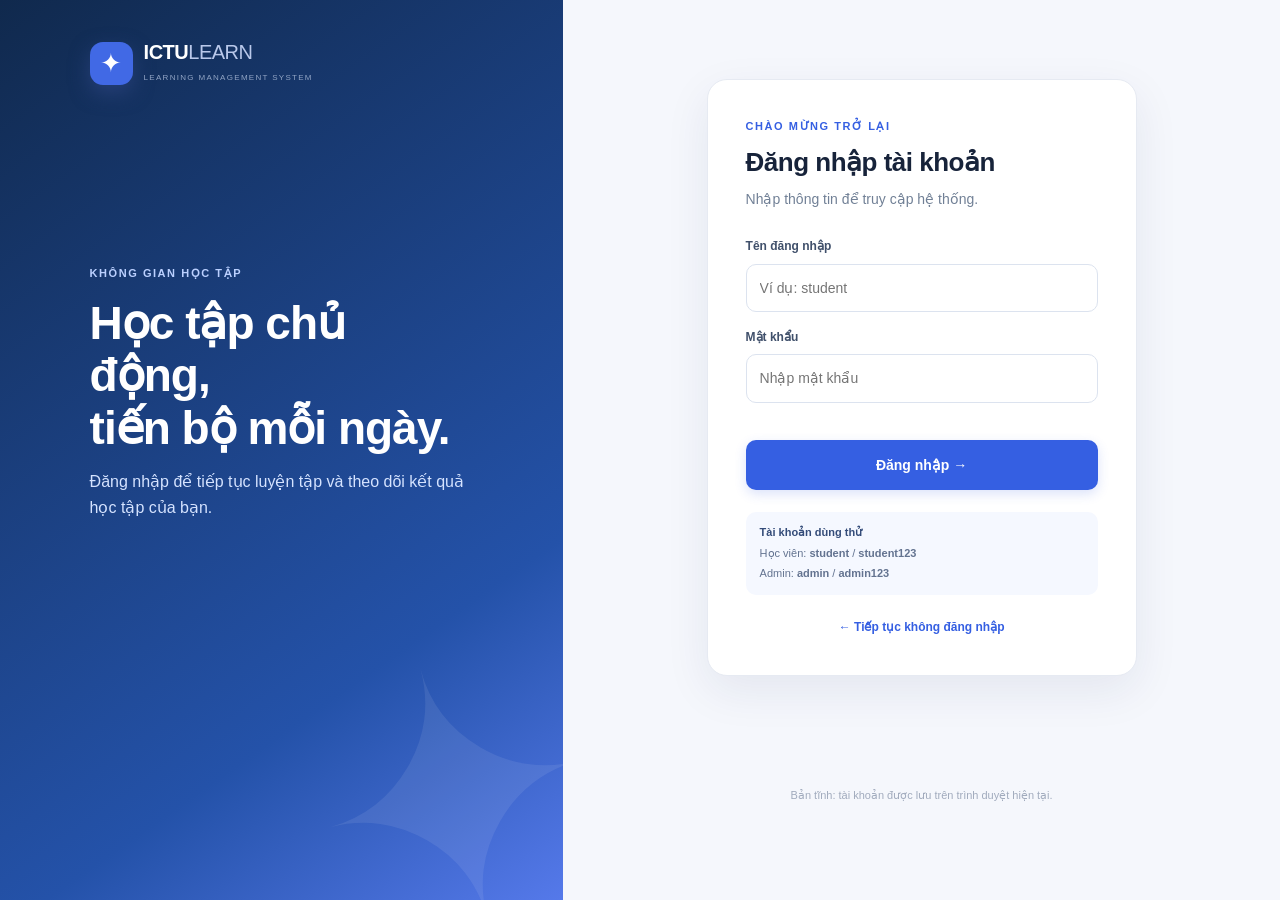
==== admin.html @ e5a54111 "Add ICTU Learn static LMS with auth and admin dashboard" ====
<!doctype html>
<html lang="vi">
<head>
  <meta charset="utf-8">
  <meta name="viewport" content="width=device-width,initial-scale=1">
  <meta name="theme-color" content="#102445">
  <title>Quản trị • ICTU Learn</title>
  <link rel="stylesheet" href="style.css">
  <link rel="stylesheet" href="auth.css">
</head>
<body>
  <div class="app-shell">
    <aside class="sidebar"><a class="brand" href="admin.html" style="text-decoration:none"><span class="brand-icon">✦</span><span><strong>ICTU<span class="brand-light">LEARN</span></strong><small>ADMINISTRATION</small></span></a><div class="sidebar-label">QUẢN TRỊ HỆ THỐNG</div><nav class="side-nav"><a class="side-link active" href="admin.html"><span class="side-ico">▦</span> Dashboard <span class="side-arrow">›</span></a><a class="side-link" href="index.html"><span class="side-ico">◈</span> Trang học viên <span class="side-arrow">›</span></a></nav><div class="side-footer"><div class="online-mark"></div><div><strong>Chế độ tĩnh</strong><small>Dữ liệu lưu trên trình duyệt</small></div></div></aside>
    <div class="main-wrap"><header class="topbar"><div class="topbar-left"><button class="mobile-menu" data-action="toggle-menu">☰</button><span class="breadcrumb">Quản trị <span>/</span> Dashboard</span></div><div class="top-actions"><span class="profile-avatar">AD</span><div class="profile-name"><strong id="admin-name">Quản trị viên</strong><small>Quản trị hệ thống</small></div><button class="btn btn-light btn-xs" id="logout">Đăng xuất</button></div></header><main class="page-container"><section class="page-heading"><div><div class="eyebrow">QUẢN TRỊ HỆ THỐNG</div><h1>Dashboard admin</h1><p class="subtle">Quản lý tài khoản học viên trong phiên bản tĩnh của ICTU Learn.</p></div></section><section class="stats-grid"><div class="stat-card"><div class="stat-icon blue-icon">👥</div><div class="stat-info"><small>Tổng tài khoản</small><strong id="total-users">0</strong></div></div><div class="stat-card"><div class="stat-icon mint-icon">✓</div><div class="stat-info"><small>Đang hoạt động</small><strong id="active-users">0</strong></div></div><div class="stat-card"><div class="stat-icon purple-icon">🎓</div><div class="stat-info"><small>Học viên</small><strong id="student-users">0</strong></div></div><div class="stat-card"><div class="stat-icon amber-icon">◷</div><div class="stat-info"><small>Quản trị viên</small><strong id="admin-users">0</strong></div></div></section><section class="content-card" style="padding:24px;margin-bottom:20px"><div class="section-heading"><div><div class="eyebrow">TÀI KHOẢN MỚI</div><h2>Tạo tài khoản</h2></div></div><form id="user-form" class="admin-form"><div><label class="form-label" for="name">Họ và tên</label><input class="form-input" id="name" required></div><div><label class="form-label" for="username">Tên đăng nhập</label><input class="form-input" id="username" required></div><div><label class="form-label" for="password">Mật khẩu</label><input class="form-input" id="password" type="password" minlength="6" required></div><div><label class="form-label" for="role">Vai trò</label><select class="form-input" id="role"><option value="student">Học viên</option><option value="admin">Quản trị viên</option></select></div><div class="full-field admin-actions"><button class="btn btn-primary" type="submit">+ Tạo tài khoản</button><span class="form-error" id="user-error"></span></div></form></section><section class="content-card" style="padding:24px"><div class="section-heading"><div><div class="eyebrow">DANH SÁCH TÀI KHOẢN</div><h2>Người dùng</h2></div></div><div class="admin-table-wrap"><table class="admin-table"><thead><tr><th>Họ tên</th><th>Tên đăng nhập</th><th>Vai trò</th><th>Trạng thái</th><th>Ngày tạo</th><th></th></tr></thead><tbody id="user-list"></tbody></table></div></section><p class="notice">⚠ Đây là dashboard tĩnh: mật khẩu và danh sách người dùng nằm trong <code>localStorage</code>, chỉ phù hợp demo/offline. Không dùng cho dữ liệu thật khi chưa có backend.</p></main><footer class="page-footer"><span>ICTU LEARN · Khu vực quản trị</span><span>Phiên bản static GitHub Pages</span></footer></div></div><div id="toast" class="toast" role="status"></div>
  <script src="auth.js"></script><script src="admin.js"></script>
</body>
</html>
---- style.css ----
:root{--navy:#0f2443;--navy-light:#23395a;--bg:#f5f7fc;--surface:#fff;--ink:#17233a;--muted:#718096;--line:#e6eaf2;--blue:#355fe2;--blue-dark:#234fc9;--blue-soft:#eef3ff;--green:#18845e;--green-soft:#e7f9f0;--red:#cf4d52;--red-soft:#fff0f0;--orange:#e89f36;--radius:19px;--shadow:0 8px 32px rgba(15,35,80,.055)}
*{box-sizing:border-box}html{scroll-behavior:smooth}body{margin:0;font-family:"Segoe UI",Inter,Arial,sans-serif;color:var(--ink);background:var(--bg);font-size:14px;line-height:1.6}button,input{font:inherit}button{cursor:pointer}button:disabled{cursor:not-allowed;opacity:.48}button:focus-visible,input:focus-visible{outline:3px solid #9fb7ff;outline-offset:2px}h1,h2,h3,p{margin-top:0}h1{font-size:29px;letter-spacing:-1px;line-height:1.25;margin-bottom:10px}h2{font-size:21px;letter-spacing:-.5px}h3{font-size:17px}small{font-size:12px}strong{font-weight:700}
.app-shell{display:flex;min-height:100vh}.sidebar{width:256px;flex-shrink:0;background:var(--navy);color:#edf3ff;position:sticky;top:0;align-self:flex-start;height:100vh;display:flex;flex-direction:column;padding:28px 16px 22px;z-index:10}.brand{display:flex;align-items:center;gap:11px;background:transparent;border:0;color:white;text-align:left;padding:3px 13px 12px}.brand-icon{width:43px;height:43px;background:#4169e5;border-radius:13px;display:grid;place-items:center;color:#fff;font-size:26px;box-shadow:0 8px 20px #263f77}.brand strong{font-size:20px;line-height:1;letter-spacing:-.5px}.brand-light{font-weight:300;color:#b9c8ea}.brand small{font-size:8px;letter-spacing:1.3px;color:#91a4c4;display:block;margin-top:6px}.sidebar-label{font-size:10px;font-weight:700;letter-spacing:1.55px;color:#8296b6;margin:21px 12px 9px}.side-nav{display:flex;flex-direction:column;gap:4px}.side-link{width:100%;background:transparent;color:#b6c3d9;border:0;padding:11px 13px;display:flex;align-items:center;gap:12px;text-align:left;border-radius:10px;font-size:13px;transition:.15s}.side-link:hover{color:#fff;background:#203755}.side-link.active{background:#365ee1;color:#fff;box-shadow:0 5px 16px #132854}.side-ico{font-size:17px;width:19px;text-align:center}.side-arrow{margin-left:auto;font-size:20px;opacity:.55}.lesson-pill{margin-left:auto;font-size:11px;color:#99abd0}.side-link.active .lesson-pill{color:white}.sidebar .side-footer{margin-top:auto;display:flex;gap:10px;padding:15px 10px;background:#1b3150;border:1px solid #2b4160;border-radius:13px}.online-mark{width:10px;height:10px;flex-shrink:0;background:#45d9a1;border-radius:50%;margin-top:5px;box-shadow:0 0 0 4px rgba(69,217,161,.12)}.side-footer strong{display:block;font-size:12px}.side-footer small{color:#a3b6cf;font-size:11px;display:block;line-height:1.5}.main-wrap{flex:1;min-width:0;display:flex;flex-direction:column}.topbar{height:78px;background:#fff;border-bottom:1px solid var(--line);padding:0 clamp(20px,3vw,42px);display:flex;align-items:center;justify-content:space-between;gap:16px;position:sticky;top:0;z-index:8}.topbar-left,.top-actions{display:flex;align-items:center;gap:17px}.breadcrumb{font-size:13px;color:#748096}.breadcrumb span{padding:0 8px;color:#bec7d5}.clock{font-size:12px;color:#8490a5}.profile-avatar{background:#e9eefe;color:#395bd2;height:38px;width:38px;display:grid;place-items:center;border-radius:12px;font-weight:800}.profile-name{line-height:1.45}.profile-name strong,.profile-name small{display:block}.profile-name small{color:var(--muted)}.mobile-menu{border:0;background:transparent;color:var(--ink);font-size:24px;display:none}.page-container{width:100%;max-width:1420px;margin:0 auto;padding:34px clamp(18px,3vw,45px) 48px;flex:1}.page-footer{display:flex;justify-content:space-between;gap:10px;color:#a2adc0;font-size:11px;border-top:1px solid var(--line);padding:18px clamp(18px,3vw,45px)}
.eyebrow{font-size:11px;color:var(--blue);font-weight:800;letter-spacing:1.55px;text-transform:uppercase;margin-bottom:7px}.subtle{color:var(--muted)}.page-heading{display:flex;justify-content:space-between;align-items:flex-end;gap:16px;margin-bottom:24px}.page-heading p{margin-bottom:0}.hero{background:linear-gradient(110deg,#173c85 0%,#2858b8 52%,#5275e9 100%);color:#fff;border-radius:22px;position:relative;overflow:hidden;padding:33px 37px;display:flex;min-height:220px;box-shadow:0 12px 28px rgba(36,77,165,.16)}.hero:before,.hero:after{content:"";position:absolute;border:1px solid rgba(255,255,255,.1);border-radius:50%;height:300px;width:300px;right:-80px;top:-160px}.hero:after{height:210px;width:210px;top:85px;right:165px;background:rgba(255,255,255,.025)}.hero-text{position:relative;z-index:2;max-width:680px}.hero .hero-kicker{color:#b9d1ff;font-weight:700;letter-spacing:1px;font-size:11px}.hero h1{font-size:30px;margin:10px 0;color:#fff}.hero p{max-width:550px;color:#d7e3ff;font-size:14px;margin:0 0 20px}.hero .hero-watermark{position:absolute;right:58px;bottom:-28px;opacity:.12;font-size:155px;line-height:1;transform:rotate(-10deg)}.hero-meta{display:flex;gap:12px;flex-wrap:wrap}.hero-meta span{padding:7px 13px;border:1px solid rgba(255,255,255,.22);border-radius:8px;background:rgba(255,255,255,.08);font-size:12px;font-weight:600}
.stats-grid{display:grid;grid-template-columns:repeat(4,minmax(0,1fr));gap:16px;margin:22px 0 31px}.stat-card{background:#fff;border:1px solid var(--line);border-radius:16px;display:flex;align-items:center;gap:15px;padding:19px 21px;box-shadow:var(--shadow)}.stat-icon{width:44px;height:44px;border-radius:12px;display:grid;place-items:center;font-size:20px;flex-shrink:0}.blue-icon{background:#edf1ff}.mint-icon{background:#e9f9f2}.amber-icon{background:#fff6e8}.purple-icon{background:#f5edff}.stat-info small{display:block;color:#7b879d;font-size:12px}.stat-info strong{font-size:25px;line-height:1.25;display:block;letter-spacing:-.7px}.section-heading{display:flex;justify-content:space-between;gap:15px;align-items:center;margin:0 0 16px}.section-heading h2{margin:0}.lesson-grid{display:grid;grid-template-columns:repeat(3,minmax(0,1fr));gap:18px}.lesson-card{background:#fff;border:1px solid var(--line);border-radius:17px;padding:23px;box-shadow:var(--shadow);transition:transform .16s,box-shadow .16s;display:flex;flex-direction:column;min-height:233px}.lesson-card:hover{transform:translateY(-3px);box-shadow:0 16px 38px rgba(27,58,128,.1)}.lesson-card-top{display:flex;justify-content:space-between;align-items:center;margin-bottom:17px}.lesson-card .chapter{font-size:11px;letter-spacing:1px;font-weight:800;color:var(--blue);background:var(--blue-soft);padding:6px 10px;border-radius:7px}.lesson-card .complete-pill{font-size:12px;color:#8e9aab}.lesson-card h3{line-height:1.43;margin-bottom:9px;min-height:48px}.lesson-card .description{font-size:12px;color:#8793a8;margin-bottom:17px}.progress-label{display:flex;justify-content:space-between;gap:10px;font-size:12px;color:#8792a5;margin-bottom:7px}.progress-label strong{color:#354460}.progress-track{height:7px;border-radius:50px;background:#e8eef8;overflow:hidden}.progress-fill{background:linear-gradient(90deg,#375fed,#6b8eff);height:100%;border-radius:50px;transition:width .25s}.lesson-bottom{display:flex;align-items:center;justify-content:space-between;gap:10px;margin-top:auto;padding-top:21px}.lesson-bottom .count{font-size:12px;color:var(--muted)}
.btn{border-radius:10px;border:1px solid transparent;display:inline-flex;align-items:center;justify-content:center;gap:8px;padding:10px 17px;font-size:13px;font-weight:700;white-space:nowrap;transition:.15s}.btn:hover:not(:disabled){transform:translateY(-1px)}.btn-primary{background:var(--blue);color:white;box-shadow:0 4px 12px rgba(53,95,226,.18)}.btn-primary:hover:not(:disabled){background:var(--blue-dark)}.btn-light{background:#fff;border-color:#dfe5f1;color:#35425b}.btn-light:hover{background:#f6f8fc}.btn-ghost{background:var(--blue-soft);color:var(--blue)}.btn-danger{background:#fff1f1;color:#bd4850;border-color:#f7d3d5}.btn-xs{font-size:12px;padding:7px 11px;border-radius:8px}.btn-lg{padding:13px 24px;font-size:14px}.text-button{border:0;background:transparent;color:var(--blue);font-weight:700;font-size:12px}.text-button:hover{text-decoration:underline}
.content-card{background:#fff;border:1px solid var(--line);border-radius:17px;box-shadow:var(--shadow)}.quiz-head{display:flex;justify-content:space-between;align-items:center;gap:16px;margin-bottom:18px;flex-wrap:wrap}.quiz-head h1{font-size:23px;margin:6px 0 0}.quiz-topline{display:flex;align-items:center;gap:12px;flex-wrap:wrap}.quiz-topline .tag{border-radius:7px;padding:5px 10px;background:var(--blue-soft);color:var(--blue);font-weight:800;font-size:11px}.quiz-topline .quiet{font-size:12px;color:var(--muted)}.mode-switch{display:inline-flex;background:#edf1f8;border-radius:12px;padding:4px;gap:3px}.mode-switch button{border:0;border-radius:8px;padding:9px 14px;font-size:12px;font-weight:700;background:transparent;color:#77849e}.mode-switch button.selected{background:white;color:var(--blue);box-shadow:0 2px 6px #193b7920}.quiz-progress{margin-bottom:23px}.quiz-layout{display:grid;grid-template-columns:minmax(0,1fr) 284px;gap:21px;align-items:start}.question-panel{padding:28px 30px 23px;min-height:475px}.q-head{display:flex;align-items:center;justify-content:space-between;gap:12px;flex-wrap:wrap;border-bottom:1px solid #edf0f6;padding-bottom:17px;margin-bottom:25px}.q-number{display:flex;align-items:center;gap:10px}.q-index{width:42px;height:42px;display:grid;place-items:center;border-radius:12px;background:var(--blue-soft);color:var(--blue);font-size:19px;font-weight:800}.q-number span{font-size:11px;color:var(--muted);display:block}.q-number strong{display:block;font-size:14px}.type-badge{border-radius:8px;padding:7px 11px;font-size:11px;font-weight:800;background:#f2f5fa;color:#70809c}.q-prompt{font-size:17px;line-height:1.75;font-weight:700;margin-bottom:20px;white-space:normal}.instruction{background:#f7f9fd;border:1px solid #e8edf7;border-radius:10px;padding:12px 14px;color:#71819a;font-size:12px;margin-bottom:19px}.option-list{display:grid;gap:11px}.option{border:1.5px solid #e5eaf3;background:white;border-radius:12px;padding:14px 16px;display:flex;gap:12px;align-items:flex-start;text-align:left;color:#3b475e;width:100%;transition:.15s;font-size:14px;line-height:1.6}.option:hover:not(:disabled){border-color:#adc3ff;background:#fbfcff}.option.selected{border-color:var(--blue);background:#f4f7ff;color:#1c3982}.option.good{border-color:#78cbaa;background:#f1fcf6}.option.bad{border-color:#ef9fa5;background:#fff4f4}.option-marker{flex:0 0 28px;width:28px;height:28px;display:grid;place-items:center;border:1px solid #dbe2f1;color:#8390a6;border-radius:8px;font-weight:800;line-height:1;margin-top:1px}.option.selected .option-marker{background:var(--blue);border-color:var(--blue);color:#fff}.option.good .option-marker{color:#16805b;border-color:#99d3b8;background:#e3f8ed}.option.bad .option-marker{color:#c44449;background:#ffe2e4;border-color:#ffd1d3}.option-text{flex:1}.explain{padding:15px 18px;margin-top:20px;border-radius:11px;font-size:13px}.explain.success{background:var(--green-soft);color:#166748;border:1px solid #c7ecd9}.explain.failure{background:var(--red-soft);color:#9f4147;border:1px solid #f5cdd0}.explain.neutral{background:#f0f4ff;color:#405b9b;border:1px solid #dce6ff}.explain strong{display:block;margin-bottom:2px}.question-actions{display:flex;justify-content:space-between;gap:14px;align-items:center;flex-wrap:wrap;border-top:1px solid #edf0f5;margin-top:25px;padding-top:22px}.action-cluster{display:flex;gap:9px;flex-wrap:wrap}.quiz-side{padding:20px;position:sticky;top:98px}.side-section-title{font-weight:800;font-size:13px;margin-bottom:5px}.side-section-sub{font-size:11px;color:var(--muted)}.palette{display:grid;grid-template-columns:repeat(5,minmax(0,1fr));gap:8px;margin:16px 0 20px}.palette button{height:39px;min-width:0;border-radius:8px;border:1px solid #e6ebf5;background:#f7f9fd;color:#7a879d;font-size:12px;font-weight:700}.palette button:hover{border-color:#9db4fa}.palette button.answered{background:#eaf0ff;color:#365dd3;border-color:#d5e1ff}.palette button.checked{background:#e6f8ee;color:#18845e;border-color:#c5ebd8}.palette button.missed{background:#ffeeee;color:#ba5057;border-color:#f8cccc}.palette button.current{border:2px solid var(--blue);color:var(--blue);box-shadow:0 0 0 2px #dae4ff}.side-key{display:flex;gap:10px;flex-wrap:wrap;font-size:11px;color:#8590a3}.side-key span{display:flex;gap:5px;align-items:center}.key-dot{width:8px;height:8px;border-radius:50%;background:#b4c0d3}.key-dot.answer{background:#4b7dee}.key-dot.done{background:#39b987}.key-dot.cur{background:white;border:2px solid var(--blue)}.side-note{background:#f6f8fc;border-radius:11px;padding:12px 13px;color:#687a96;font-size:11px;line-height:1.65;margin:21px 0}.full{width:100%}.side-stat{display:flex;align-items:center;justify-content:space-between;font-size:12px;padding:8px 0;color:#71809a}.side-stat strong{color:#304360}
.tf-list{display:grid;gap:14px}.tf-row{border:1px solid #e8edf5;padding:17px 18px;border-radius:12px;background:#fff}.tf-row-header{display:flex;align-items:flex-start;gap:10px;margin-bottom:13px}.tf-num{display:grid;place-items:center;width:24px;height:24px;border-radius:7px;background:#eef3ff;color:#4565cf;font-size:11px;font-weight:800;flex-shrink:0}.tf-text{font-size:13px;line-height:1.7}.tf-controls{display:flex;gap:9px;margin-left:34px}.tf-choice{border:1px solid #e1e7f0;background:#fff;border-radius:9px;padding:8px 18px;font-weight:750;font-size:12px;color:#8491a3;min-width:84px}.tf-choice.selected{border-color:var(--blue);background:#edf2ff;color:var(--blue)}.tf-choice.good{border-color:#8bd7b3;background:#e5faf0;color:#16805d}.tf-choice.bad{border-color:#f0a5a9;background:#fff0f0;color:#c0454c}
.match-list{display:grid;gap:12px}.match-row{border:1px solid #e5eaf2;padding:14px;border-radius:11px;display:flex;align-items:center;gap:11px;flex-wrap:wrap}.match-statement{flex:1;min-width:190px;line-height:1.7;font-size:13px}.match-zone{border:1.5px dashed #a9bce9;border-radius:8px;min-height:41px;background:#f6f8fe;display:inline-flex;align-items:center;justify-content:center;padding:8px 12px;color:#778ab5;font-size:12px;min-width:155px;max-width:100%;text-align:center;gap:9px}.match-zone.has-value{border:1px solid #a9c2f8;background:#ecf2ff;color:#2553c9;font-weight:750}.match-zone.drag-over,.category-zone.drag-over{background:#dbe8ff;border-color:#4269da}.match-zone.good,.category-zone .category-item.good{border-color:#7dcaa6;background:#e8f9ef;color:#1c815b}.match-zone.bad,.category-zone .category-item.bad{border-color:#eba0a1;background:#ffeded;color:#b94a51}.bank{border-radius:13px;background:#f7f9fd;padding:17px;border:1px solid #e9eef6;margin-bottom:19px}.bank strong{font-size:12px;color:#637493;display:block;margin-bottom:10px}.bank-items{display:flex;flex-wrap:wrap;gap:9px}.bank-chip,.category-item{border-radius:8px;border:1px solid #cbdafa;background:#fff;color:#385dba;padding:8px 12px;font-size:12px;font-weight:700;text-align:left;transition:.15s}.bank-chip:hover:not(:disabled),.category-item:hover:not(:disabled){background:#edf2ff}.bank-chip.chosen,.category-item.chosen{background:#315ddc;color:#fff;border-color:#315ddc}.bank-chip.used{opacity:.45}.mini-remove{border:0;background:#dce6ff;color:#4164c5;font-weight:900;border-radius:5px;padding:1px 6px}.category-zone{border:1.5px dashed #cbd6ec;background:#fbfcff;padding:14px;border-radius:12px;min-height:100px;transition:.15s}.category-layout{display:grid;gap:13px}.category-header{font-size:12px;font-weight:800;color:#3b517c;margin-bottom:9px}.category-items{display:flex;flex-wrap:wrap;gap:7px}.category-item{font-weight:600;font-size:12px}.category-item.selected{border-color:var(--blue);color:var(--blue)}.blank{border-bottom:2px dotted #879ff2;letter-spacing:1px;color:#6f83bd}
.result-hero{padding:36px;text-align:center}.result-medal{font-size:58px;line-height:1.4}.result-hero h1{font-size:28px}.result-percent{font-size:58px;font-weight:850;letter-spacing:-3px;color:var(--blue);line-height:1.4}.result-stats{display:grid;grid-template-columns:repeat(3,1fr);gap:12px;margin:20px auto 24px;max-width:570px}.result-item{background:#f6f8fc;border:1px solid #e9edf5;border-radius:11px;padding:16px}.result-item strong{display:block;font-size:24px}.result-item small{color:#8290a6}.result-list{padding:24px}.result-row{display:flex;align-items:center;gap:15px;padding:12px;border-bottom:1px solid #edf0f6}.result-row:last-child{border:0}.result-indicator{width:34px;height:34px;border-radius:8px;display:grid;place-items:center;flex-shrink:0;font-weight:800}.result-indicator.ok{color:#19865f;background:#e8f9ef}.result-indicator.no{color:#c95158;background:#ffeeef}.result-info{min-width:0;flex:1}.result-info strong{display:block;font-size:12px}.result-info small{display:block;white-space:nowrap;text-overflow:ellipsis;overflow:hidden;color:#8190a5}.result-actions{display:flex;justify-content:center;gap:10px;flex-wrap:wrap}.notice{border-radius:12px;background:#eff4ff;border:1px solid #d9e4ff;color:#516795;padding:13px 16px;font-size:12px;margin:22px 0}.toast{display:none;position:fixed;right:28px;bottom:24px;padding:13px 19px;background:#182b4d;color:#fff;border-radius:10px;box-shadow:0 12px 38px #12243c33;z-index:22;max-width:min(420px,calc(100vw - 40px));font-size:13px}.toast.show{display:block;animation:toastin .2s ease-out}@keyframes toastin{from{opacity:0;transform:translateY(8px)}to{opacity:1;transform:translateY(0)}}
@media(max-width:1180px){.lesson-grid{grid-template-columns:repeat(2,minmax(0,1fr))}.stats-grid{grid-template-columns:repeat(2,minmax(0,1fr))}.quiz-layout{grid-template-columns:minmax(0,1fr) 240px}}@media(max-width:900px){.sidebar{position:fixed;transform:translateX(-100%);transition:transform .2s;box-shadow:10px 0 40px #101e3644}.sidebar.open{transform:translateX(0)}.mobile-menu{display:block}.page-container{padding-top:22px}.topbar{height:68px}}@media(max-width:680px){.hero{padding:28px 23px;min-height:200px}.hero h1{font-size:25px}.hero .hero-watermark{display:none}.stats-grid{gap:10px}.stat-card{padding:14px;gap:10px}.stat-icon{width:34px;height:34px;font-size:16px}.stat-info strong{font-size:22px}.lesson-grid{grid-template-columns:1fr;gap:12px}.lesson-card{min-height:215px}.quiz-layout{display:block}.quiz-side{position:static;margin-top:16px}.question-panel{padding:19px 15px}.quiz-head h1{font-size:20px}.q-prompt{font-size:15px}.option{padding:12px}.page-footer{flex-direction:column;text-align:center}.clock,.profile-name{display:none}.result-hero{padding:22px 16px}.result-percent{font-size:46px}.result-stats{gap:6px}.result-item{padding:10px 6px}.result-item strong{font-size:19px}.page-heading{display:block}.section-heading h2{font-size:18px}.question-actions .btn{flex:1}.match-row{align-items:stretch}.match-zone{flex:1}.topbar{padding:0 17px}.quiz-head .btn{display:none}}@media(prefers-reduced-motion:reduce){*,*:before,*:after{transition:none!important;scroll-behavior:auto!important}}
---- auth.css ----
.auth-page{min-height:100vh;background:#f5f7fc}.auth-shell{min-height:100vh;display:grid;grid-template-columns:minmax(360px,44%) 1fr}.auth-brand{position:relative;overflow:hidden;padding:42px clamp(28px,7vw,95px);background:linear-gradient(145deg,#10294d,#2452a9 72%,#5579ea);color:#fff}.auth-brand-link{padding:0;color:#fff;text-decoration:none}.auth-intro{position:relative;z-index:1;margin-top:clamp(100px,20vh,220px);max-width:440px}.auth-intro .eyebrow{color:#bbd0ff}.auth-intro h1{font-size:clamp(30px,4vw,46px);line-height:1.15;margin:14px 0;color:#fff}.auth-intro p{color:#d5e3ff;font-size:16px}.auth-decoration{position:absolute;right:-35px;bottom:-70px;font-size:340px;line-height:1;color:#fff;opacity:.08;transform:rotate(-15deg)}.auth-panel{display:grid;place-items:center;padding:32px 20px}.auth-card{width:min(100%,430px);background:#fff;border:1px solid var(--line);border-radius:20px;padding:38px;box-shadow:0 15px 45px rgba(20,42,90,.08)}.auth-card h2{margin:2px 0 4px;font-size:26px}.auth-card form{margin-top:27px}.form-label{display:block;font-size:12px;font-weight:700;color:#40506b;margin:16px 0 7px}.form-input{width:100%;border:1px solid #dce3ef;border-radius:10px;padding:12px 13px;background:#fff;color:var(--ink)}.form-input:focus{border-color:var(--blue)}.form-error{min-height:21px;color:#bd4850;font-size:12px;margin:8px 0}.demo-box{display:grid;gap:3px;margin-top:22px;padding:12px 14px;border-radius:10px;background:#f5f8ff;color:#637390;font-size:11px}.demo-box strong{color:#344c79}.back-link{display:block;text-align:center;color:var(--blue);font-size:12px;font-weight:700;text-decoration:none;margin-top:23px}.static-note{text-align:center;color:#a1abbd;font-size:11px;margin:17px 0}.admin-table-wrap{overflow-x:auto}.admin-table{width:100%;border-collapse:collapse;min-width:650px}.admin-table th,.admin-table td{text-align:left;padding:13px 15px;border-bottom:1px solid #edf0f6;font-size:12px}.admin-table th{color:#71809a;font-size:11px;text-transform:uppercase;letter-spacing:.5px}.status-pill{display:inline-block;border-radius:20px;padding:4px 9px;font-size:11px;font-weight:700}.status-active{background:#e7f9f0;color:#18845e}.status-disabled{background:#fff0f0;color:#bd4850}.admin-form{display:grid;grid-template-columns:repeat(2,minmax(0,1fr));gap:12px}.admin-form .form-label{margin:0}.admin-form .full-field{grid-column:1/-1}.admin-actions{display:flex;gap:9px;align-items:end}.admin-empty{padding:28px;text-align:center;color:var(--muted)}@media(max-width:760px){.auth-shell{display:block}.auth-brand{min-height:260px;padding:26px}.auth-intro{margin-top:55px}.auth-intro h1{font-size:30px}.auth-decoration{font-size:200px}.auth-panel{padding:22px 15px}.auth-card{padding:26px 21px}.admin-form{grid-template-columns:1fr}}
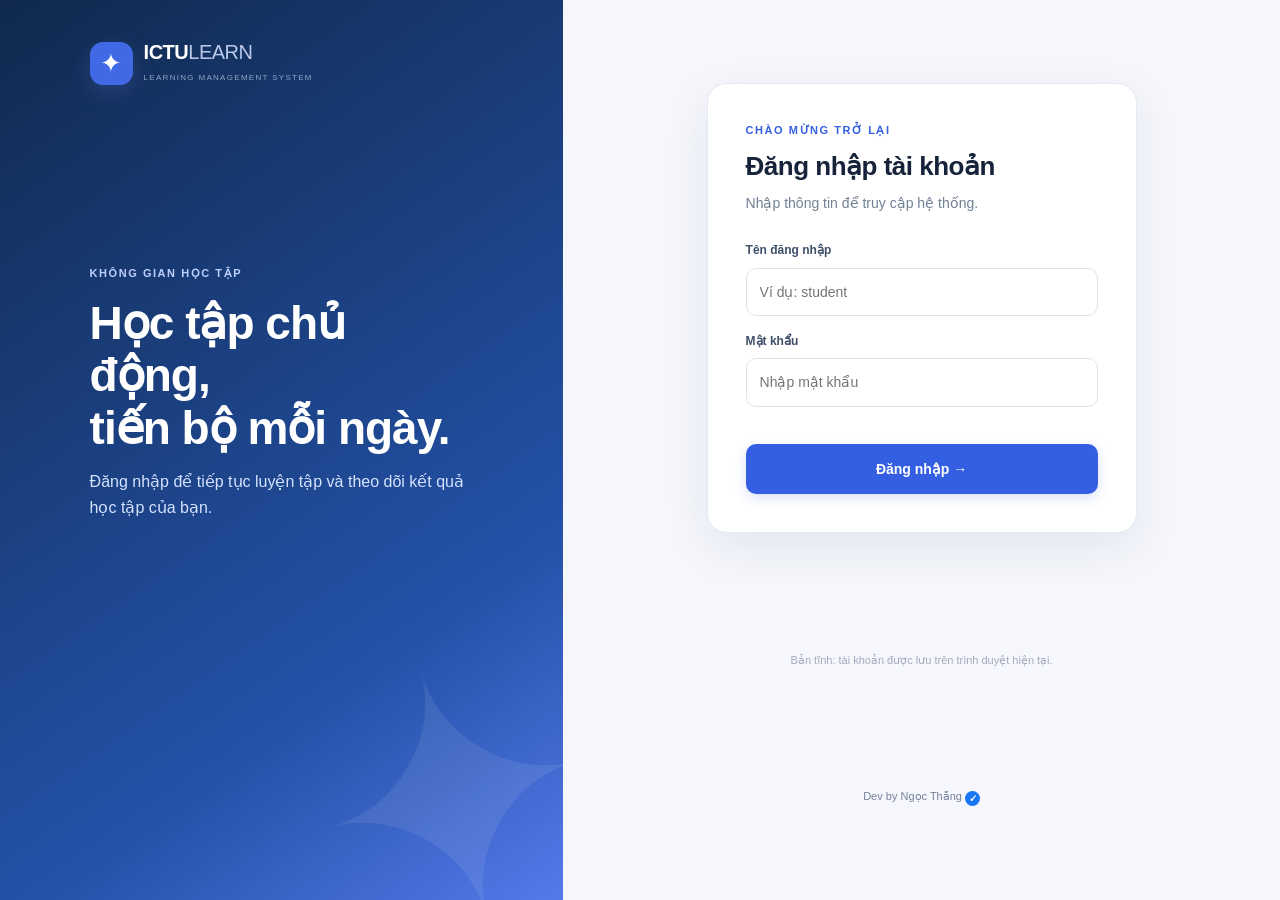
==== commit d232c8e0: "Require login and update developer credit" ====
--- a/admin.html
+++ b/admin.html
@@ -11,7 +11,7 @@
 <body>
   <div class="app-shell">
     <aside class="sidebar"><a class="brand" href="admin.html" style="text-decoration:none"><span class="brand-icon">✦</span><span><strong>ICTU<span class="brand-light">LEARN</span></strong><small>ADMINISTRATION</small></span></a><div class="sidebar-label">QUẢN TRỊ HỆ THỐNG</div><nav class="side-nav"><a class="side-link active" href="admin.html"><span class="side-ico">▦</span> Dashboard <span class="side-arrow">›</span></a><a class="side-link" href="index.html"><span class="side-ico">◈</span> Trang học viên <span class="side-arrow">›</span></a></nav><div class="side-footer"><div class="online-mark"></div><div><strong>Chế độ tĩnh</strong><small>Dữ liệu lưu trên trình duyệt</small></div></div></aside>
-    <div class="main-wrap"><header class="topbar"><div class="topbar-left"><button class="mobile-menu" data-action="toggle-menu">☰</button><span class="breadcrumb">Quản trị <span>/</span> Dashboard</span></div><div class="top-actions"><span class="profile-avatar">AD</span><div class="profile-name"><strong id="admin-name">Quản trị viên</strong><small>Quản trị hệ thống</small></div><button class="btn btn-light btn-xs" id="logout">Đăng xuất</button></div></header><main class="page-container"><section class="page-heading"><div><div class="eyebrow">QUẢN TRỊ HỆ THỐNG</div><h1>Dashboard admin</h1><p class="subtle">Quản lý tài khoản học viên trong phiên bản tĩnh của ICTU Learn.</p></div></section><section class="stats-grid"><div class="stat-card"><div class="stat-icon blue-icon">👥</div><div class="stat-info"><small>Tổng tài khoản</small><strong id="total-users">0</strong></div></div><div class="stat-card"><div class="stat-icon mint-icon">✓</div><div class="stat-info"><small>Đang hoạt động</small><strong id="active-users">0</strong></div></div><div class="stat-card"><div class="stat-icon purple-icon">🎓</div><div class="stat-info"><small>Học viên</small><strong id="student-users">0</strong></div></div><div class="stat-card"><div class="stat-icon amber-icon">◷</div><div class="stat-info"><small>Quản trị viên</small><strong id="admin-users">0</strong></div></div></section><section class="content-card" style="padding:24px;margin-bottom:20px"><div class="section-heading"><div><div class="eyebrow">TÀI KHOẢN MỚI</div><h2>Tạo tài khoản</h2></div></div><form id="user-form" class="admin-form"><div><label class="form-label" for="name">Họ và tên</label><input class="form-input" id="name" required></div><div><label class="form-label" for="username">Tên đăng nhập</label><input class="form-input" id="username" required></div><div><label class="form-label" for="password">Mật khẩu</label><input class="form-input" id="password" type="password" minlength="6" required></div><div><label class="form-label" for="role">Vai trò</label><select class="form-input" id="role"><option value="student">Học viên</option><option value="admin">Quản trị viên</option></select></div><div class="full-field admin-actions"><button class="btn btn-primary" type="submit">+ Tạo tài khoản</button><span class="form-error" id="user-error"></span></div></form></section><section class="content-card" style="padding:24px"><div class="section-heading"><div><div class="eyebrow">DANH SÁCH TÀI KHOẢN</div><h2>Người dùng</h2></div></div><div class="admin-table-wrap"><table class="admin-table"><thead><tr><th>Họ tên</th><th>Tên đăng nhập</th><th>Vai trò</th><th>Trạng thái</th><th>Ngày tạo</th><th></th></tr></thead><tbody id="user-list"></tbody></table></div></section><p class="notice">⚠ Đây là dashboard tĩnh: mật khẩu và danh sách người dùng nằm trong <code>localStorage</code>, chỉ phù hợp demo/offline. Không dùng cho dữ liệu thật khi chưa có backend.</p></main><footer class="page-footer"><span>ICTU LEARN · Khu vực quản trị</span><span>Phiên bản static GitHub Pages</span></footer></div></div><div id="toast" class="toast" role="status"></div>
+    <div class="main-wrap"><header class="topbar"><div class="topbar-left"><button class="mobile-menu" data-action="toggle-menu">☰</button><span class="breadcrumb">Quản trị <span>/</span> Dashboard</span></div><div class="top-actions"><span class="profile-avatar">AD</span><div class="profile-name"><strong id="admin-name">Quản trị viên</strong><small>Quản trị hệ thống</small></div><button class="btn btn-light btn-xs" id="logout">Đăng xuất</button></div></header><main class="page-container"><section class="page-heading"><div><div class="eyebrow">QUẢN TRỊ HỆ THỐNG</div><h1>Dashboard admin</h1><p class="subtle">Quản lý tài khoản học viên trong phiên bản tĩnh của ICTU Learn.</p></div></section><section class="stats-grid"><div class="stat-card"><div class="stat-icon blue-icon">👥</div><div class="stat-info"><small>Tổng tài khoản</small><strong id="total-users">0</strong></div></div><div class="stat-card"><div class="stat-icon mint-icon">✓</div><div class="stat-info"><small>Đang hoạt động</small><strong id="active-users">0</strong></div></div><div class="stat-card"><div class="stat-icon purple-icon">🎓</div><div class="stat-info"><small>Học viên</small><strong id="student-users">0</strong></div></div><div class="stat-card"><div class="stat-icon amber-icon">◷</div><div class="stat-info"><small>Quản trị viên</small><strong id="admin-users">0</strong></div></div></section><section class="content-card" style="padding:24px;margin-bottom:20px"><div class="section-heading"><div><div class="eyebrow">TÀI KHOẢN MỚI</div><h2>Tạo tài khoản</h2></div></div><form id="user-form" class="admin-form"><div><label class="form-label" for="name">Họ và tên</label><input class="form-input" id="name" required></div><div><label class="form-label" for="username">Tên đăng nhập</label><input class="form-input" id="username" required></div><div><label class="form-label" for="password">Mật khẩu</label><input class="form-input" id="password" type="password" minlength="6" required></div><div><label class="form-label" for="role">Vai trò</label><select class="form-input" id="role"><option value="student">Học viên</option><option value="admin">Quản trị viên</option></select></div><div class="full-field admin-actions"><button class="btn btn-primary" type="submit">+ Tạo tài khoản</button><span class="form-error" id="user-error"></span></div></form></section><section class="content-card" style="padding:24px"><div class="section-heading"><div><div class="eyebrow">DANH SÁCH TÀI KHOẢN</div><h2>Người dùng</h2></div></div><div class="admin-table-wrap"><table class="admin-table"><thead><tr><th>Họ tên</th><th>Tên đăng nhập</th><th>Vai trò</th><th>Trạng thái</th><th>Ngày tạo</th><th></th></tr></thead><tbody id="user-list"></tbody></table></div></section><p class="notice">⚠ Đây là dashboard tĩnh: mật khẩu và danh sách người dùng nằm trong <code>localStorage</code>, chỉ phù hợp demo/offline. Không dùng cho dữ liệu thật khi chưa có backend.</p></main><footer class="page-footer"><span>ICTU LEARN · Khu vực quản trị</span><span>Phiên bản static GitHub Pages</span><span class="developer-credit">Dev by Ngọc Thắng <span class="verified-badge" aria-label="Đã xác minh">✓</span></span></footer></div></div><div id="toast" class="toast" role="status"></div>
   <script src="auth.js"></script><script src="admin.js"></script>
 </body>
 </html>
--- a/auth.css
+++ b/auth.css
@@ -1 +1 @@
-.auth-page{min-height:100vh;background:#f5f7fc}.auth-shell{min-height:100vh;display:grid;grid-template-columns:minmax(360px,44%) 1fr}.auth-brand{position:relative;overflow:hidden;padding:42px clamp(28px,7vw,95px);background:linear-gradient(145deg,#10294d,#2452a9 72%,#5579ea);color:#fff}.auth-brand-link{padding:0;color:#fff;text-decoration:none}.auth-intro{position:relative;z-index:1;margin-top:clamp(100px,20vh,220px);max-width:440px}.auth-intro .eyebrow{color:#bbd0ff}.auth-intro h1{font-size:clamp(30px,4vw,46px);line-height:1.15;margin:14px 0;color:#fff}.auth-intro p{color:#d5e3ff;font-size:16px}.auth-decoration{position:absolute;right:-35px;bottom:-70px;font-size:340px;line-height:1;color:#fff;opacity:.08;transform:rotate(-15deg)}.auth-panel{display:grid;place-items:center;padding:32px 20px}.auth-card{width:min(100%,430px);background:#fff;border:1px solid var(--line);border-radius:20px;padding:38px;box-shadow:0 15px 45px rgba(20,42,90,.08)}.auth-card h2{margin:2px 0 4px;font-size:26px}.auth-card form{margin-top:27px}.form-label{display:block;font-size:12px;font-weight:700;color:#40506b;margin:16px 0 7px}.form-input{width:100%;border:1px solid #dce3ef;border-radius:10px;padding:12px 13px;background:#fff;color:var(--ink)}.form-input:focus{border-color:var(--blue)}.form-error{min-height:21px;color:#bd4850;font-size:12px;margin:8px 0}.demo-box{display:grid;gap:3px;margin-top:22px;padding:12px 14px;border-radius:10px;background:#f5f8ff;color:#637390;font-size:11px}.demo-box strong{color:#344c79}.back-link{display:block;text-align:center;color:var(--blue);font-size:12px;font-weight:700;text-decoration:none;margin-top:23px}.static-note{text-align:center;color:#a1abbd;font-size:11px;margin:17px 0}.admin-table-wrap{overflow-x:auto}.admin-table{width:100%;border-collapse:collapse;min-width:650px}.admin-table th,.admin-table td{text-align:left;padding:13px 15px;border-bottom:1px solid #edf0f6;font-size:12px}.admin-table th{color:#71809a;font-size:11px;text-transform:uppercase;letter-spacing:.5px}.status-pill{display:inline-block;border-radius:20px;padding:4px 9px;font-size:11px;font-weight:700}.status-active{background:#e7f9f0;color:#18845e}.status-disabled{background:#fff0f0;color:#bd4850}.admin-form{display:grid;grid-template-columns:repeat(2,minmax(0,1fr));gap:12px}.admin-form .form-label{margin:0}.admin-form .full-field{grid-column:1/-1}.admin-actions{display:flex;gap:9px;align-items:end}.admin-empty{padding:28px;text-align:center;color:var(--muted)}@media(max-width:760px){.auth-shell{display:block}.auth-brand{min-height:260px;padding:26px}.auth-intro{margin-top:55px}.auth-intro h1{font-size:30px}.auth-decoration{font-size:200px}.auth-panel{padding:22px 15px}.auth-card{padding:26px 21px}.admin-form{grid-template-columns:1fr}}
+.auth-page{min-height:100vh;background:#f5f7fc}.auth-shell{min-height:100vh;display:grid;grid-template-columns:minmax(360px,44%) 1fr}.auth-brand{position:relative;overflow:hidden;padding:42px clamp(28px,7vw,95px);background:linear-gradient(145deg,#10294d,#2452a9 72%,#5579ea);color:#fff}.auth-brand-link{padding:0;color:#fff;text-decoration:none}.auth-intro{position:relative;z-index:1;margin-top:clamp(100px,20vh,220px);max-width:440px}.auth-intro .eyebrow{color:#bbd0ff}.auth-intro h1{font-size:clamp(30px,4vw,46px);line-height:1.15;margin:14px 0;color:#fff}.auth-intro p{color:#d5e3ff;font-size:16px}.auth-decoration{position:absolute;right:-35px;bottom:-70px;font-size:340px;line-height:1;color:#fff;opacity:.08;transform:rotate(-15deg)}.auth-panel{display:grid;place-items:center;padding:32px 20px}.auth-card{width:min(100%,430px);background:#fff;border:1px solid var(--line);border-radius:20px;padding:38px;box-shadow:0 15px 45px rgba(20,42,90,.08)}.auth-card h2{margin:2px 0 4px;font-size:26px}.auth-card form{margin-top:27px}.form-label{display:block;font-size:12px;font-weight:700;color:#40506b;margin:16px 0 7px}.form-input{width:100%;border:1px solid #dce3ef;border-radius:10px;padding:12px 13px;background:#fff;color:var(--ink)}.form-input:focus{border-color:var(--blue)}.form-error{min-height:21px;color:#bd4850;font-size:12px;margin:8px 0}.static-note{text-align:center;color:#a1abbd;font-size:11px;margin:17px 0}.developer-credit{color:#75819a;font-size:11px}.verified-badge{display:inline-grid;place-items:center;width:15px;height:15px;border-radius:50%;background:#1977f3;color:#fff;font-size:10px;font-weight:800;line-height:1;vertical-align:-2px}.admin-table-wrap{overflow-x:auto}.admin-table{width:100%;border-collapse:collapse;min-width:650px}.admin-table th,.admin-table td{text-align:left;padding:13px 15px;border-bottom:1px solid #edf0f6;font-size:12px}.admin-table th{color:#71809a;font-size:11px;text-transform:uppercase;letter-spacing:.5px}.status-pill{display:inline-block;border-radius:20px;padding:4px 9px;font-size:11px;font-weight:700}.status-active{background:#e7f9f0;color:#18845e}.status-disabled{background:#fff0f0;color:#bd4850}.admin-form{display:grid;grid-template-columns:repeat(2,minmax(0,1fr));gap:12px}.admin-form .form-label{margin:0}.admin-form .full-field{grid-column:1/-1}.admin-actions{display:flex;gap:9px;align-items:end}.admin-empty{padding:28px;text-align:center;color:var(--muted)}@media(max-width:760px){.auth-shell{display:block}.auth-brand{min-height:260px;padding:26px}.auth-intro{margin-top:55px}.auth-intro h1{font-size:30px}.auth-decoration{font-size:200px}.auth-panel{padding:22px 15px}.auth-card{padding:26px 21px}.admin-form{grid-template-columns:1fr}}
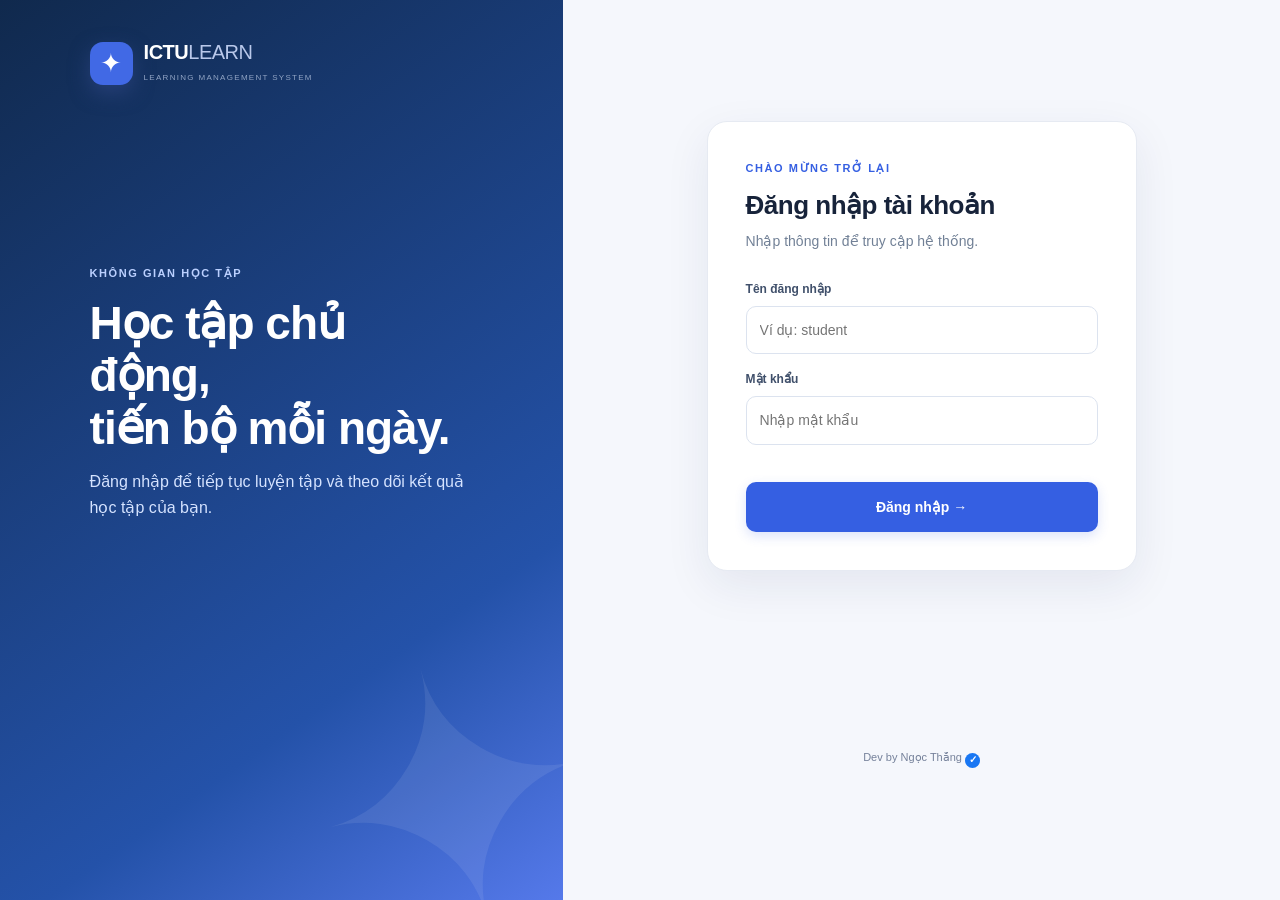
==== commit 9d567100: "Update LMS quiz randomization Shuffle questions and answer options for each mock exam while preservi" ====
--- a/admin.html
+++ b/admin.html
@@ -1,17 +1,17 @@
-<!doctype html>
-<html lang="vi">
-<head>
-  <meta charset="utf-8">
-  <meta name="viewport" content="width=device-width,initial-scale=1">
-  <meta name="theme-color" content="#102445">
-  <title>Quản trị • ICTU Learn</title>
-  <link rel="stylesheet" href="style.css">
-  <link rel="stylesheet" href="auth.css">
-</head>
-<body>
-  <div class="app-shell">
-    <aside class="sidebar"><a class="brand" href="admin.html" style="text-decoration:none"><span class="brand-icon">✦</span><span><strong>ICTU<span class="brand-light">LEARN</span></strong><small>ADMINISTRATION</small></span></a><div class="sidebar-label">QUẢN TRỊ HỆ THỐNG</div><nav class="side-nav"><a class="side-link active" href="admin.html"><span class="side-ico">▦</span> Dashboard <span class="side-arrow">›</span></a><a class="side-link" href="index.html"><span class="side-ico">◈</span> Trang học viên <span class="side-arrow">›</span></a></nav><div class="side-footer"><div class="online-mark"></div><div><strong>Chế độ tĩnh</strong><small>Dữ liệu lưu trên trình duyệt</small></div></div></aside>
-    <div class="main-wrap"><header class="topbar"><div class="topbar-left"><button class="mobile-menu" data-action="toggle-menu">☰</button><span class="breadcrumb">Quản trị <span>/</span> Dashboard</span></div><div class="top-actions"><span class="profile-avatar">AD</span><div class="profile-name"><strong id="admin-name">Quản trị viên</strong><small>Quản trị hệ thống</small></div><button class="btn btn-light btn-xs" id="logout">Đăng xuất</button></div></header><main class="page-container"><section class="page-heading"><div><div class="eyebrow">QUẢN TRỊ HỆ THỐNG</div><h1>Dashboard admin</h1><p class="subtle">Quản lý tài khoản học viên trong phiên bản tĩnh của ICTU Learn.</p></div></section><section class="stats-grid"><div class="stat-card"><div class="stat-icon blue-icon">👥</div><div class="stat-info"><small>Tổng tài khoản</small><strong id="total-users">0</strong></div></div><div class="stat-card"><div class="stat-icon mint-icon">✓</div><div class="stat-info"><small>Đang hoạt động</small><strong id="active-users">0</strong></div></div><div class="stat-card"><div class="stat-icon purple-icon">🎓</div><div class="stat-info"><small>Học viên</small><strong id="student-users">0</strong></div></div><div class="stat-card"><div class="stat-icon amber-icon">◷</div><div class="stat-info"><small>Quản trị viên</small><strong id="admin-users">0</strong></div></div></section><section class="content-card" style="padding:24px;margin-bottom:20px"><div class="section-heading"><div><div class="eyebrow">TÀI KHOẢN MỚI</div><h2>Tạo tài khoản</h2></div></div><form id="user-form" class="admin-form"><div><label class="form-label" for="name">Họ và tên</label><input class="form-input" id="name" required></div><div><label class="form-label" for="username">Tên đăng nhập</label><input class="form-input" id="username" required></div><div><label class="form-label" for="password">Mật khẩu</label><input class="form-input" id="password" type="password" minlength="6" required></div><div><label class="form-label" for="role">Vai trò</label><select class="form-input" id="role"><option value="student">Học viên</option><option value="admin">Quản trị viên</option></select></div><div class="full-field admin-actions"><button class="btn btn-primary" type="submit">+ Tạo tài khoản</button><span class="form-error" id="user-error"></span></div></form></section><section class="content-card" style="padding:24px"><div class="section-heading"><div><div class="eyebrow">DANH SÁCH TÀI KHOẢN</div><h2>Người dùng</h2></div></div><div class="admin-table-wrap"><table class="admin-table"><thead><tr><th>Họ tên</th><th>Tên đăng nhập</th><th>Vai trò</th><th>Trạng thái</th><th>Ngày tạo</th><th></th></tr></thead><tbody id="user-list"></tbody></table></div></section><p class="notice">⚠ Đây là dashboard tĩnh: mật khẩu và danh sách người dùng nằm trong <code>localStorage</code>, chỉ phù hợp demo/offline. Không dùng cho dữ liệu thật khi chưa có backend.</p></main><footer class="page-footer"><span>ICTU LEARN · Khu vực quản trị</span><span>Phiên bản static GitHub Pages</span><span class="developer-credit">Dev by Ngọc Thắng <span class="verified-badge" aria-label="Đã xác minh">✓</span></span></footer></div></div><div id="toast" class="toast" role="status"></div>
-  <script src="auth.js"></script><script src="admin.js"></script>
-</body>
-</html>
+<!doctype html>
+<html lang="vi">
+<head>
+  <meta charset="utf-8">
+  <meta name="viewport" content="width=device-width,initial-scale=1">
+  <meta name="theme-color" content="#102445">
+  <title>Quản trị • ICTU Learn</title>
+  <link rel="stylesheet" href="style.css">
+  <link rel="stylesheet" href="auth.css">
+</head>
+<body>
+  <div class="app-shell">
+    <aside class="sidebar"><a class="brand" href="admin.html" style="text-decoration:none"><span class="brand-icon">✦</span><span><strong>ICTU<span class="brand-light">LEARN</span></strong><small>ADMINISTRATION</small></span></a><div class="sidebar-label">QUẢN TRỊ HỆ THỐNG</div><nav class="side-nav"><a class="side-link active" href="admin.html"><span class="side-ico">▦</span> Dashboard <span class="side-arrow">›</span></a><a class="side-link" href="index.html"><span class="side-ico">◈</span> Trang học viên <span class="side-arrow">›</span></a></nav><div class="side-footer"><div class="online-mark"></div><div><strong>Chế độ tĩnh</strong><small>Dữ liệu lưu trên trình duyệt</small></div></div></aside>
+    <div class="main-wrap"><header class="topbar"><div class="topbar-left"><button class="mobile-menu" data-action="toggle-menu">☰</button><span class="breadcrumb">Quản trị <span>/</span> Dashboard</span></div><div class="top-actions"><span class="profile-avatar">AD</span><div class="profile-name"><strong id="admin-name">Quản trị viên</strong><small>Quản trị hệ thống</small></div><button class="btn btn-light btn-xs" id="logout">Đăng xuất</button></div></header><main class="page-container"><section class="page-heading"><div><div class="eyebrow">QUẢN TRỊ HỆ THỐNG</div><h1>Dashboard admin</h1><p class="subtle">Quản lý tài khoản học viên trong phiên bản tĩnh của ICTU Learn.</p></div></section><section class="stats-grid"><div class="stat-card"><div class="stat-icon blue-icon">👥</div><div class="stat-info"><small>Tổng tài khoản</small><strong id="total-users">0</strong></div></div><div class="stat-card"><div class="stat-icon mint-icon">✓</div><div class="stat-info"><small>Đang hoạt động</small><strong id="active-users">0</strong></div></div><div class="stat-card"><div class="stat-icon purple-icon">🎓</div><div class="stat-info"><small>Học viên</small><strong id="student-users">0</strong></div></div><div class="stat-card"><div class="stat-icon amber-icon">◷</div><div class="stat-info"><small>Quản trị viên</small><strong id="admin-users">0</strong></div></div></section><section class="content-card" style="padding:24px;margin-bottom:20px"><div class="section-heading"><div><div class="eyebrow">TÀI KHOẢN MỚI</div><h2>Tạo tài khoản</h2></div></div><form id="user-form" class="admin-form"><div><label class="form-label" for="name">Họ và tên</label><input class="form-input" id="name" required></div><div><label class="form-label" for="username">Tên đăng nhập</label><input class="form-input" id="username" required></div><div><label class="form-label" for="password">Mật khẩu</label><input class="form-input" id="password" type="password" minlength="6" required></div><div><label class="form-label" for="role">Vai trò</label><select class="form-input" id="role"><option value="student">Học viên</option><option value="admin">Quản trị viên</option></select></div><div class="full-field admin-actions"><button class="btn btn-primary" type="submit">+ Tạo tài khoản</button><span class="form-error" id="user-error"></span></div></form></section><section class="content-card" style="padding:24px"><div class="section-heading"><div><div class="eyebrow">DANH SÁCH TÀI KHOẢN</div><h2>Người dùng</h2></div></div><div class="admin-table-wrap"><table class="admin-table"><thead><tr><th>Họ tên</th><th>Tên đăng nhập</th><th>Vai trò</th><th>Trạng thái</th><th>Ngày tạo</th><th></th></tr></thead><tbody id="user-list"></tbody></table></div></section><p class="notice">⚠ Đây là dashboard tĩnh: mật khẩu và danh sách người dùng nằm trong <code>localStorage</code>, chỉ phù hợp demo/offline. Không dùng cho dữ liệu thật khi chưa có backend.</p></main><footer class="page-footer"><span>ICTU LEARN · Khu vực quản trị</span><span>Phiên bản static GitHub Pages</span><span class="developer-credit">Dev by Ngọc Thắng <span class="verified-badge" aria-label="Đã xác minh">✓</span></span></footer></div></div><div id="toast" class="toast" role="status"></div>
+  <script src="auth.js"></script><script src="admin.js"></script>
+</body>
+</html>
--- a/auth.css
+++ b/auth.css
@@ -1 +1,2 @@
-.auth-page{min-height:100vh;background:#f5f7fc}.auth-shell{min-height:100vh;display:grid;grid-template-columns:minmax(360px,44%) 1fr}.auth-brand{position:relative;overflow:hidden;padding:42px clamp(28px,7vw,95px);background:linear-gradient(145deg,#10294d,#2452a9 72%,#5579ea);color:#fff}.auth-brand-link{padding:0;color:#fff;text-decoration:none}.auth-intro{position:relative;z-index:1;margin-top:clamp(100px,20vh,220px);max-width:440px}.auth-intro .eyebrow{color:#bbd0ff}.auth-intro h1{font-size:clamp(30px,4vw,46px);line-height:1.15;margin:14px 0;color:#fff}.auth-intro p{color:#d5e3ff;font-size:16px}.auth-decoration{position:absolute;right:-35px;bottom:-70px;font-size:340px;line-height:1;color:#fff;opacity:.08;transform:rotate(-15deg)}.auth-panel{display:grid;place-items:center;padding:32px 20px}.auth-card{width:min(100%,430px);background:#fff;border:1px solid var(--line);border-radius:20px;padding:38px;box-shadow:0 15px 45px rgba(20,42,90,.08)}.auth-card h2{margin:2px 0 4px;font-size:26px}.auth-card form{margin-top:27px}.form-label{display:block;font-size:12px;font-weight:700;color:#40506b;margin:16px 0 7px}.form-input{width:100%;border:1px solid #dce3ef;border-radius:10px;padding:12px 13px;background:#fff;color:var(--ink)}.form-input:focus{border-color:var(--blue)}.form-error{min-height:21px;color:#bd4850;font-size:12px;margin:8px 0}.static-note{text-align:center;color:#a1abbd;font-size:11px;margin:17px 0}.developer-credit{color:#75819a;font-size:11px}.verified-badge{display:inline-grid;place-items:center;width:15px;height:15px;border-radius:50%;background:#1977f3;color:#fff;font-size:10px;font-weight:800;line-height:1;vertical-align:-2px}.admin-table-wrap{overflow-x:auto}.admin-table{width:100%;border-collapse:collapse;min-width:650px}.admin-table th,.admin-table td{text-align:left;padding:13px 15px;border-bottom:1px solid #edf0f6;font-size:12px}.admin-table th{color:#71809a;font-size:11px;text-transform:uppercase;letter-spacing:.5px}.status-pill{display:inline-block;border-radius:20px;padding:4px 9px;font-size:11px;font-weight:700}.status-active{background:#e7f9f0;color:#18845e}.status-disabled{background:#fff0f0;color:#bd4850}.admin-form{display:grid;grid-template-columns:repeat(2,minmax(0,1fr));gap:12px}.admin-form .form-label{margin:0}.admin-form .full-field{grid-column:1/-1}.admin-actions{display:flex;gap:9px;align-items:end}.admin-empty{padding:28px;text-align:center;color:var(--muted)}@media(max-width:760px){.auth-shell{display:block}.auth-brand{min-height:260px;padding:26px}.auth-intro{margin-top:55px}.auth-intro h1{font-size:30px}.auth-decoration{font-size:200px}.auth-panel{padding:22px 15px}.auth-card{padding:26px 21px}.admin-form{grid-template-columns:1fr}}
+.auth-page{min-height:100vh;background:#f5f7fc}.auth-shell{min-height:100vh;display:grid;grid-template-columns:minmax(360px,44%) 1fr}.auth-brand{position:relative;overflow:hidden;padding:42px clamp(28px,7vw,95px);background:linear-gradient(145deg,#10294d,#2452a9 72%,#5579ea);color:#fff}.auth-brand-link{padding:0;color:#fff;text-decoration:none}.auth-intro{position:relative;z-index:1;margin-top:clamp(100px,20vh,220px);max-width:440px}.auth-intro .eyebrow{color:#bbd0ff}.auth-intro h1{font-size:clamp(30px,4vw,46px);line-height:1.15;margin:14px 0;color:#fff}.auth-intro p{color:#d5e3ff;font-size:16px}.auth-decoration{position:absolute;right:-35px;bottom:-70px;font-size:340px;line-height:1;color:#fff;opacity:.08;transform:rotate(-15deg)}.auth-panel{display:grid;place-items:center;padding:32px 20px}.auth-card{width:min(100%,430px);background:#fff;border:1px solid var(--line);border-radius:20px;padding:38px;box-shadow:0 15px 45px rgba(20,42,90,.08)}.auth-card h2{margin:2px 0 4px;font-size:26px}.auth-card form{margin-top:27px}.form-label{display:block;font-size:12px;font-weight:700;color:#40506b;margin:16px 0 7px}.form-input{width:100%;border:1px solid #dce3ef;border-radius:10px;padding:12px 13px;background:#fff;color:var(--ink)}.form-input:focus{border-color:var(--blue)}.form-error{min-height:21px;color:#bd4850;font-size:12px;margin:8px 0}.static-note{text-align:center;color:#a1abbd;font-size:11px;margin:17px 0}.developer-credit{color:#75819a;font-size:11px}.verified-badge{display:inline-grid;place-items:center;width:15px;height:15px;border-radius:50%;background:#1977f3;color:#fff;font-size:10px;font-weight:800;line-height:1;vertical-align:-2px}.admin-table-wrap{overflow-x:auto}.admin-table{width:100%;border-collapse:collapse;min-width:650px}.admin-table th,.admin-table td{text-align:left;padding:13px 15px;border-bottom:1px solid #edf0f6;font-size:12px}.admin-table th{color:#71809a;font-size:11px;text-transform:uppercase;letter-spacing:.5px}.status-pill{display:inline-block;border-radius:20px;padding:4px 9px;font-size:11px;font-weight:700}.status-active{background:#e7f9f0;color:#18845e}.status-disabled{background:#fff0f0;color:#bd4850}.admin-form{display:grid;grid-template-columns:repeat(2,minmax(0,1fr));gap:12px}.admin-form .form-label{margin:0}.admin-form .full-field{grid-column:1/-1}.admin-actions{display:flex;gap:9px;align-items:end}.admin-empty{padding:28px;text-align:center;color:var(--muted)}@media(max-width:760px){.auth-shell{display:block}.auth-brand{min-height:260px;padding:26px}.auth-intro{margin-top:55px}.auth-intro h1{font-size:30px}.auth-decoration{font-size:200px}.auth-panel{padding:22px 15px}.auth-card{padding:26px 21px}.admin-form{grid-template-columns:1fr}}
+.top-actions .btn-xs{padding:7px 10px}
